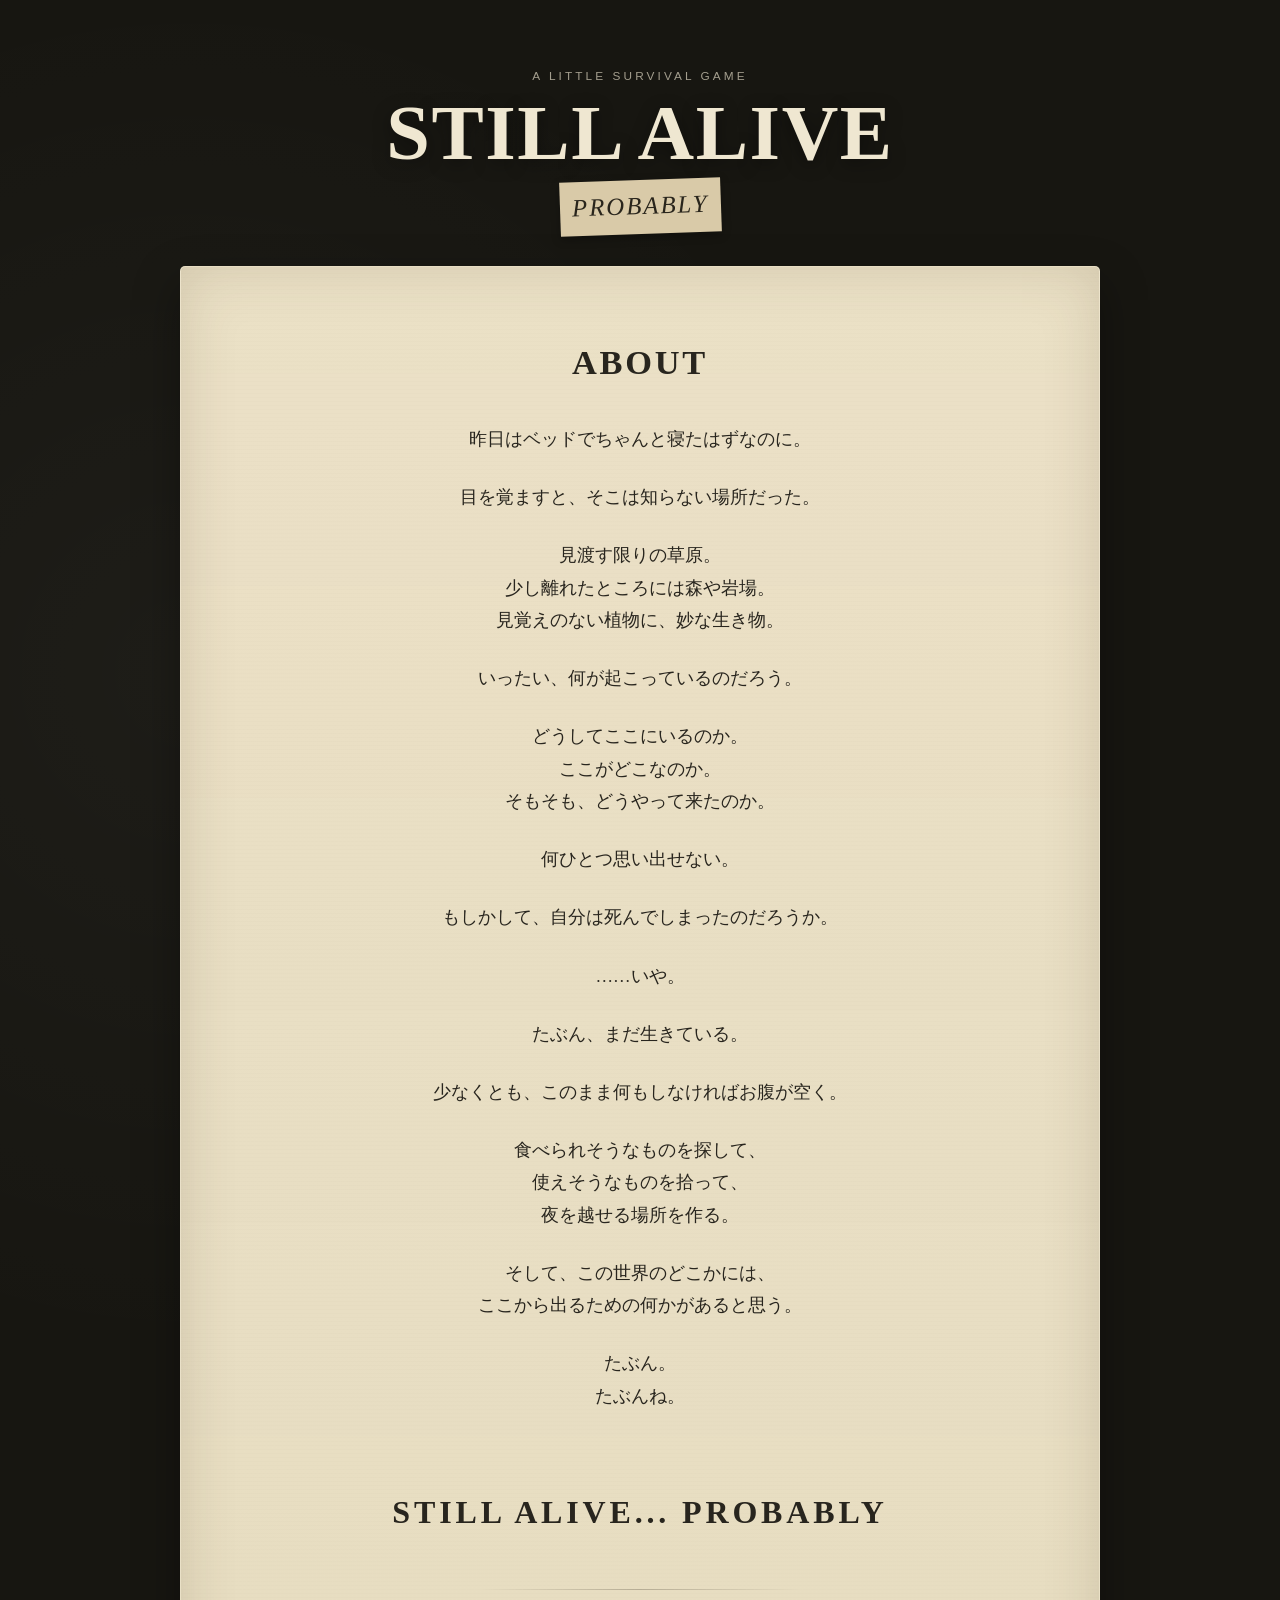
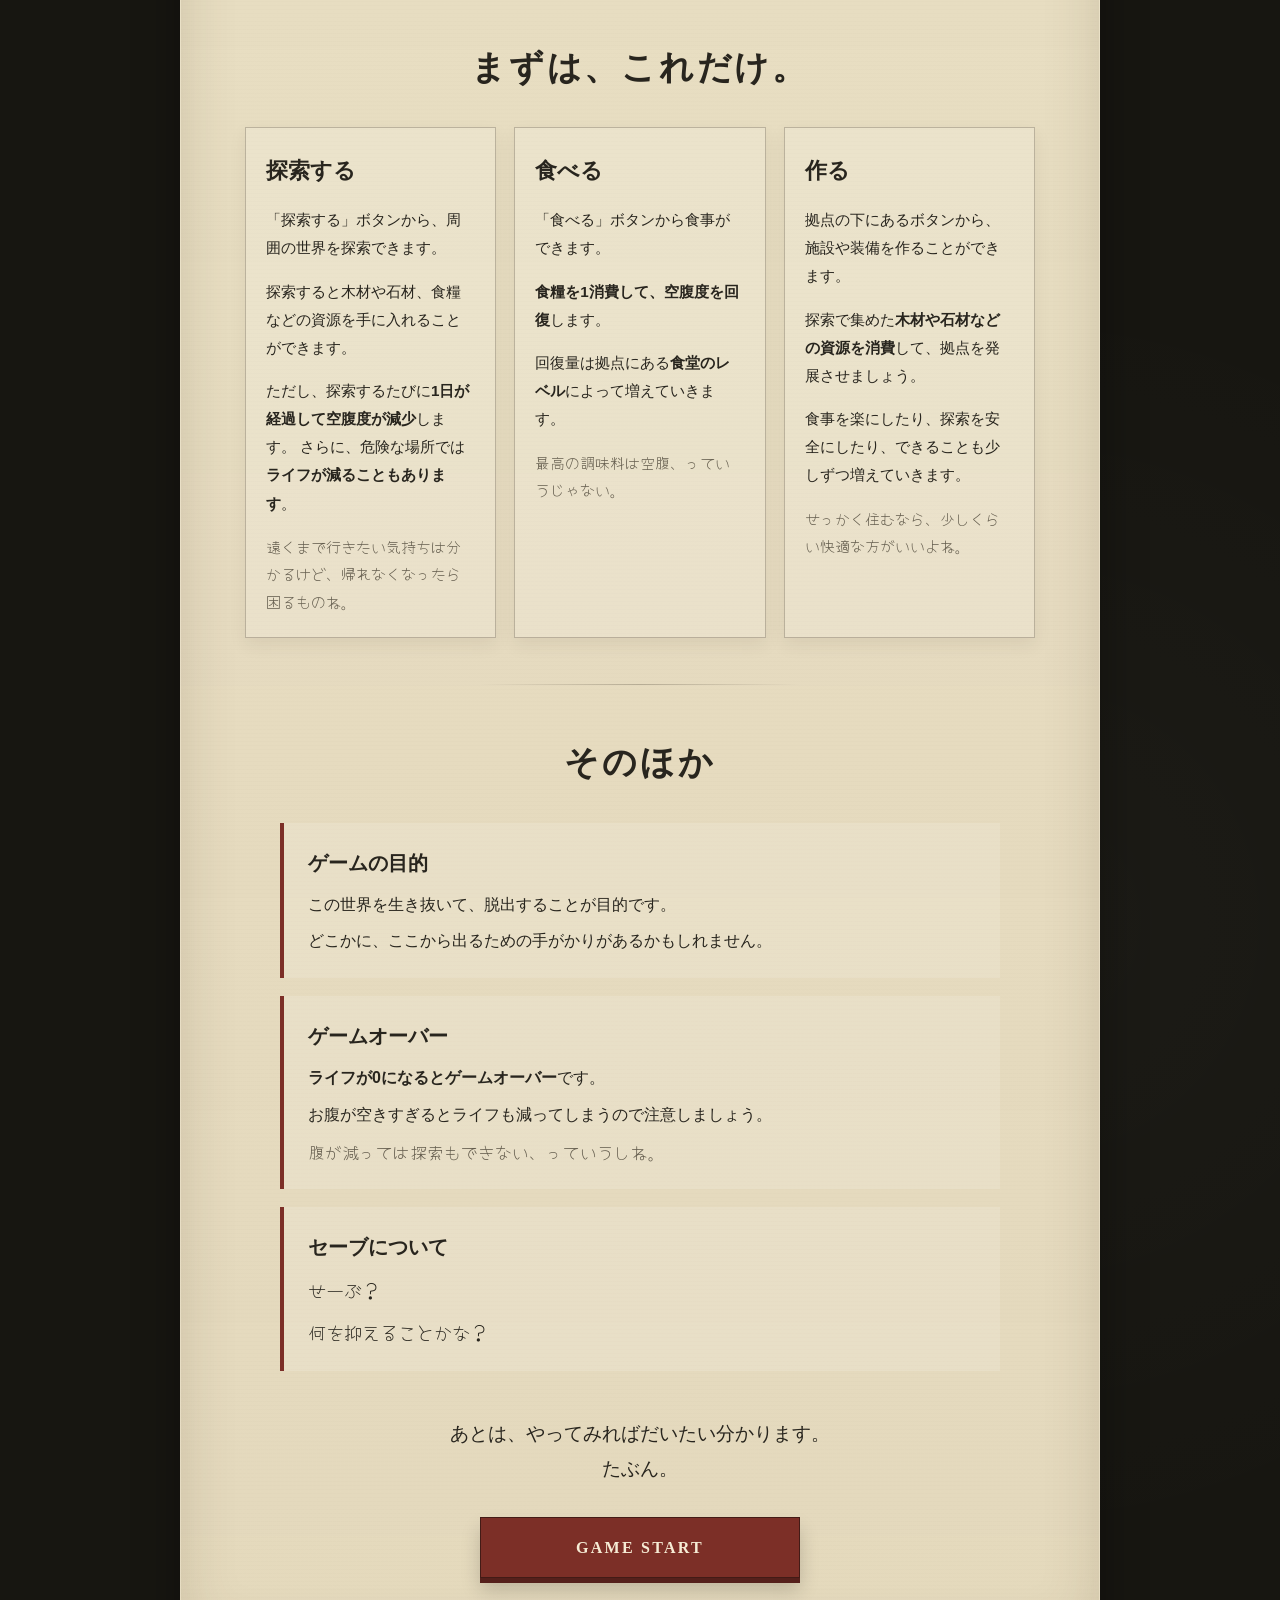
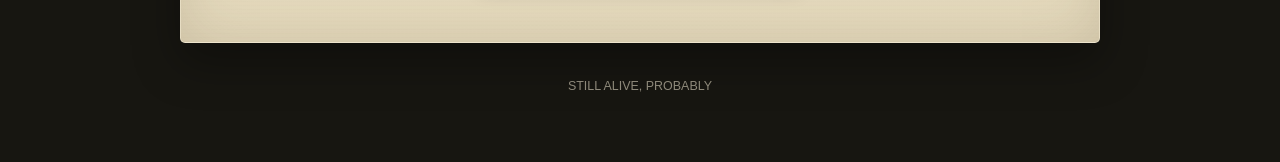
==== survival-game/about.html @ d5970fcd "説明ページを追加" ====
<!DOCTYPE html>
<html lang="ja">
<head>
  <meta charset="UTF-8">
  <meta name="viewport" content="width=device-width, initial-scale=1.0">
  <meta name="description" content="STILL ALIVE, PROBABLY - 奇妙な世界を生き抜いて脱出するサバイバル探索ゲーム">
  <title>ABOUT | STILL ALIVE, PROBABLY</title>
  <link rel="preconnect" href="https://fonts.googleapis.com">
  <link rel="preconnect" href="https://fonts.gstatic.com" crossorigin>
  <link href="https://fonts.googleapis.com/css2?family=Yomogi&display=swap" rel="stylesheet">

  <style>
    :root {
      --bg: #171611;
      --paper: #e9dec1;
      --paper-dark: #d5c7a5;
      --ink: #28251e;
      --muted: #625b4c;
      --accent: #7c2f27;
      --accent-dark: #55201b;
      --line: rgba(61, 53, 39, 0.28);
      --shadow: rgba(0, 0, 0, 0.34);
    }

    * {
      box-sizing: border-box;
    }

    html {
      scroll-behavior: smooth;
    }

    body {
      margin: 0;
      min-height: 100vh;
      color: var(--ink);
      background:
        radial-gradient(circle at 15% 20%, rgba(255,255,255,0.03), transparent 24%),
        radial-gradient(circle at 80% 75%, rgba(255,255,255,0.025), transparent 24%),
        var(--bg);
      font-family:
        "Hiragino Kaku Gothic ProN",
        "Yu Gothic",
        "Meiryo",
        sans-serif;
      line-height: 1.85;
    }

    a {
      color: inherit;
    }

    .page {
      width: min(920px, calc(100% - 28px));
      margin: 0 auto;
      padding: 42px 0 64px;
    }

    .hero {
      text-align: center;
      color: #efe7d1;
      padding: 24px 14px 32px;
    }

    .hero-kicker {
      margin: 0 0 8px;
      font-size: 0.74rem;
      letter-spacing: 0.26em;
      opacity: 0.65;
    }

    .hero-title {
      margin: 0;
      font-family: Georgia, "Times New Roman", serif;
      font-size: clamp(2.25rem, 7vw, 4.9rem);
      line-height: 0.95;
      letter-spacing: 0.02em;
      font-weight: 700;
      text-shadow: 0 4px 18px rgba(0,0,0,0.4);
    }

    .hero-probably {
      display: inline-block;
      margin-top: 10px;
      padding: 3px 12px 5px;
      font-family: Georgia, "Times New Roman", serif;
      font-size: clamp(1rem, 3.7vw, 1.55rem);
      font-style: italic;
      letter-spacing: 0.08em;
      background: #d9caa8;
      color: #29251c;
      transform: rotate(-2deg);
      box-shadow: 0 3px 10px rgba(0,0,0,0.28);
    }

    /*
      ロゴ画像を使う場合は、上の .hero-title / .hero-probably の代わりに
      <img class="hero-logo" src="./images/your-logo.png" alt="STILL ALIVE, PROBABLY">
      のように差し替えられます。
    */
    .hero-logo {
      display: block;
      width: min(680px, 94%);
      height: auto;
      margin: 0 auto;
    }

    .paper {
      position: relative;
      overflow: hidden;
      background:
        linear-gradient(rgba(255,255,255,0.08), rgba(0,0,0,0.025)),
        var(--paper);
      border: 1px solid rgba(255,255,255,0.1);
      border-radius: 5px;
      box-shadow: 0 18px 46px var(--shadow);
    }

    .paper::before,
    .paper::after {
      content: "";
      position: absolute;
      pointer-events: none;
      inset: 0;
    }

    .paper::before {
      opacity: 0.14;
      background-image:
        repeating-linear-gradient(
          0deg,
          rgba(74, 61, 42, 0.08) 0px,
          rgba(74, 61, 42, 0.08) 1px,
          transparent 1px,
          transparent 4px
        );
    }

    .paper::after {
      box-shadow: inset 0 0 55px rgba(82, 67, 43, 0.17);
    }

    .paper-inner {
      position: relative;
      z-index: 1;
      padding: clamp(28px, 6vw, 64px);
    }

    .story {
      max-width: 650px;
      margin: 0 auto;
      text-align: center;
      font-family: "Yu Mincho", "Hiragino Mincho ProN", serif;
      font-size: clamp(1rem, 2.3vw, 1.1rem);
    }

    .story p {
      margin: 0 0 1.45em;
    }

    .story .ending-title {
      margin-top: 2.2em;
      font-family: Georgia, "Times New Roman", serif;
      font-size: clamp(1.25rem, 4vw, 2rem);
      font-weight: 700;
      letter-spacing: 0.12em;
    }

    .divider {
      width: min(320px, 70%);
      height: 1px;
      margin: 46px auto;
      background: linear-gradient(to right, transparent, var(--line), transparent);
    }

    .section-title {
      margin: 0 0 28px;
      text-align: center;
      font-family: "Yu Mincho", "Hiragino Mincho ProN", serif;
      font-size: clamp(1.5rem, 4vw, 2.15rem);
      letter-spacing: 0.08em;
    }

    .actions {
      display: grid;
      grid-template-columns: repeat(3, 1fr);
      gap: 18px;
    }

    .action-card {
      position: relative;
      padding: 24px 20px 22px;
      border: 1px solid var(--line);
      background: rgba(255,255,255,0.16);
      box-shadow: 0 7px 16px rgba(67, 54, 34, 0.08);
    }

    .action-card h3 {
      margin: 0 0 14px;
      font-family: "Yu Mincho", "Hiragino Mincho ProN", serif;
      font-size: 1.35rem;
    }

    .action-card p {
      margin: 0 0 1em;
      font-size: 0.95rem;
    }

    .action-card p:last-child {
      margin-bottom: 0;
    }

    .flavor {
      color: var(--muted);
      font-family: "Yomogi", cursive;
      font-style: normal;
      font-size: 1.05rem;
      line-height: 1.8;
    }

    .rules {
      display: grid;
      gap: 18px;
      max-width: 720px;
      margin: 0 auto;
    }

    .rule {
      padding: 22px 24px;
      border-left: 4px solid var(--accent);
      background: rgba(255,255,255,0.13);
    }

    .rule h3 {
      margin: 0 0 8px;
      font-family: "Yu Mincho", "Hiragino Mincho ProN", serif;
      font-size: 1.25rem;
    }

    .rule p {
      margin: 0.45em 0 0;
    }

    .save-joke {
      font-family: "Yomogi", cursive;
      font-size: 1.15rem;
      font-style: normal;
      line-height: 1.8;
    }

    .closing {
      margin: 46px 0 16px;
      text-align: center;
      font-family: "Yu Mincho", "Hiragino Mincho ProN", serif;
      font-size: clamp(1.02rem, 2.5vw, 1.18rem);
    }

    .start-wrap {
      text-align: center;
      margin-top: 30px;
    }

    .start-button {
      display: inline-block;
      min-width: min(320px, 100%);
      padding: 15px 28px;
      text-decoration: none;
      color: #f6ecd5;
      background: var(--accent);
      border: 1px solid rgba(48, 20, 17, 0.75);
      box-shadow:
        0 5px 0 var(--accent-dark),
        0 12px 18px rgba(0,0,0,0.18);
      font-family: Georgia, "Times New Roman", serif;
      font-weight: 700;
      letter-spacing: 0.14em;
      transition: transform 0.14s ease, box-shadow 0.14s ease;
    }

    .start-button:hover {
      transform: translateY(-1px);
      box-shadow:
        0 6px 0 var(--accent-dark),
        0 14px 22px rgba(0,0,0,0.2);
    }

    .start-button:active {
      transform: translateY(4px);
      box-shadow:
        0 1px 0 var(--accent-dark),
        0 5px 10px rgba(0,0,0,0.17);
    }

    .footnote {
      margin: 32px 0 0;
      text-align: center;
      color: rgba(239, 231, 209, 0.58);
      font-size: 0.78rem;
    }

    strong {
      font-weight: 700;
    }

    @media (max-width: 760px) {
      .page {
        width: min(100% - 18px, 920px);
        padding-top: 24px;
      }

      .hero {
        padding-top: 18px;
      }

      .actions {
        grid-template-columns: 1fr;
      }

      .paper-inner {
        padding: 30px 20px 38px;
      }

      .action-card,
      .rule {
        padding: 20px 18px;
      }

      .divider {
        margin: 36px auto;
      }
    }
  </style>
</head>

<body>
  <main class="page">

    <header class="hero">
      <p class="hero-kicker">A LITTLE SURVIVAL GAME</p>

      <!-- ロゴ画像に差し替える場合は、以下2要素を削除して
      <img class="hero-logo" src="./images/logo.png" alt="STILL ALIVE, PROBABLY">
      などに変更してください。 -->
      <h1 class="hero-title">STILL ALIVE</h1>
      <div class="hero-probably">PROBABLY</div>
    </header>

    <article class="paper">
      <div class="paper-inner">

        <section class="story" aria-labelledby="story-heading">
          <h2 id="story-heading" class="section-title">ABOUT</h2>

          <p>昨日はベッドでちゃんと寝たはずなのに。</p>

          <p>
            目を覚ますと、そこは知らない場所だった。
          </p>

          <p>
            見渡す限りの草原。<br>
            少し離れたところには森や岩場。<br>
            見覚えのない植物に、妙な生き物。
          </p>

          <p>いったい、何が起こっているのだろう。</p>

          <p>
            どうしてここにいるのか。<br>
            ここがどこなのか。<br>
            そもそも、どうやって来たのか。
          </p>

          <p>何ひとつ思い出せない。</p>

          <p>もしかして、自分は死んでしまったのだろうか。</p>

          <p>……いや。</p>

          <p>たぶん、まだ生きている。</p>

          <p>少なくとも、このまま何もしなければお腹が空く。</p>

          <p>
            食べられそうなものを探して、<br>
            使えそうなものを拾って、<br>
            夜を越せる場所を作る。
          </p>

          <p>
            そして、この世界のどこかには、<br>
            ここから出るための何かがあると思う。
          </p>

          <p>
            たぶん。<br>
            たぶんね。
          </p>

          <p class="ending-title">STILL ALIVE... PROBABLY</p>
        </section>

        <div class="divider"></div>

        <section aria-labelledby="actions-heading">
          <h2 id="actions-heading" class="section-title">まずは、これだけ。</h2>

          <div class="actions">
            <section class="action-card">
              <h3>探索する</h3>
              <p>
                「探索する」ボタンから、周囲の世界を探索できます。
              </p>
              <p>
                探索すると木材や石材、食糧などの資源を手に入れることができます。
              </p>
              <p>
                ただし、探索するたびに<strong>1日が経過して空腹度が減少</strong>します。
                さらに、危険な場所では<strong>ライフが減ることもあります</strong>。
              </p>
              <p class="flavor">
                遠くまで行きたい気持ちは分かるけど、帰れなくなったら困るものね。
              </p>
            </section>

            <section class="action-card">
              <h3>食べる</h3>
              <p>
                「食べる」ボタンから食事ができます。
              </p>
              <p>
                <strong>食糧を1消費して、空腹度を回復</strong>します。
              </p>
              <p>
                回復量は拠点にある<strong>食堂のレベル</strong>によって増えていきます。
              </p>
              <p class="flavor">
                最高の調味料は空腹、っていうじゃない。
              </p>
            </section>

            <section class="action-card">
              <h3>作る</h3>
              <p>
                拠点の下にあるボタンから、施設や装備を作ることができます。
              </p>
              <p>
                探索で集めた<strong>木材や石材などの資源を消費</strong>して、拠点を発展させましょう。
              </p>
              <p>
                食事を楽にしたり、探索を安全にしたり、できることも少しずつ増えていきます。
              </p>
              <p class="flavor">
                せっかく住むなら、少しくらい快適な方がいいよね。
              </p>
            </section>
          </div>
        </section>

        <div class="divider"></div>

        <section aria-labelledby="rules-heading">
          <h2 id="rules-heading" class="section-title">そのほか</h2>

          <div class="rules">
            <section class="rule">
              <h3>ゲームの目的</h3>
              <p>
                この世界を生き抜いて、脱出することが目的です。
              </p>
              <p>
                どこかに、ここから出るための手がかりがあるかもしれません。
              </p>
            </section>

            <section class="rule">
              <h3>ゲームオーバー</h3>
              <p>
                <strong>ライフが0になるとゲームオーバー</strong>です。
              </p>
              <p>
                お腹が空きすぎるとライフも減ってしまうので注意しましょう。
              </p>
              <p class="flavor">
                腹が減っては探索もできない、っていうしね。
              </p>
            </section>

            <section class="rule">
              <h3>セーブについて</h3>
              <p class="save-joke">せーぶ？</p>
              <p class="save-joke">何を抑えることかな？</p>
            </section>
          </div>
        </section>

        <p class="closing">
          あとは、やってみればだいたい分かります。<br>
          たぶん。
        </p>

        <div class="start-wrap">
          <!-- ゲーム本体が index.html の場合、このままでOKです -->
          <a class="start-button" href="./index.html">GAME START</a>
        </div>

      </div>
    </article>

    <p class="footnote">STILL ALIVE, PROBABLY</p>

  </main>
</body>
</html>
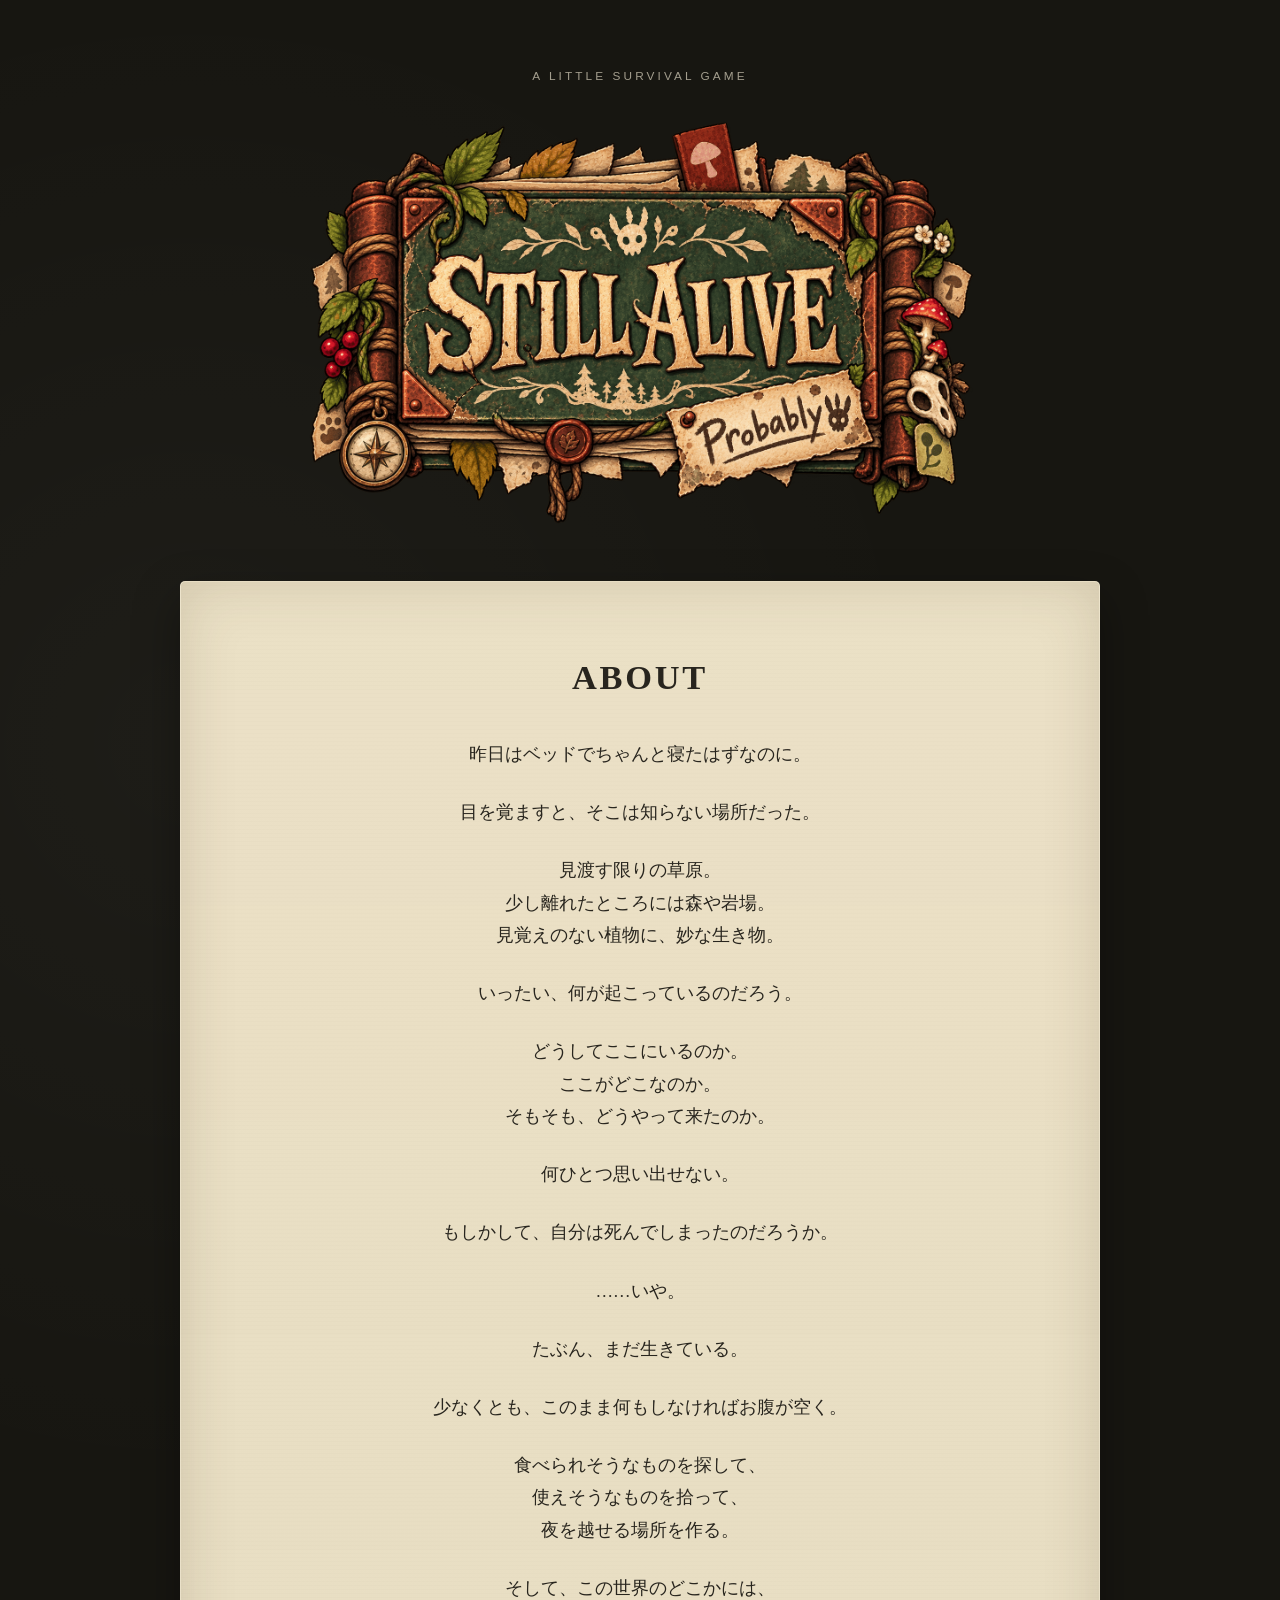
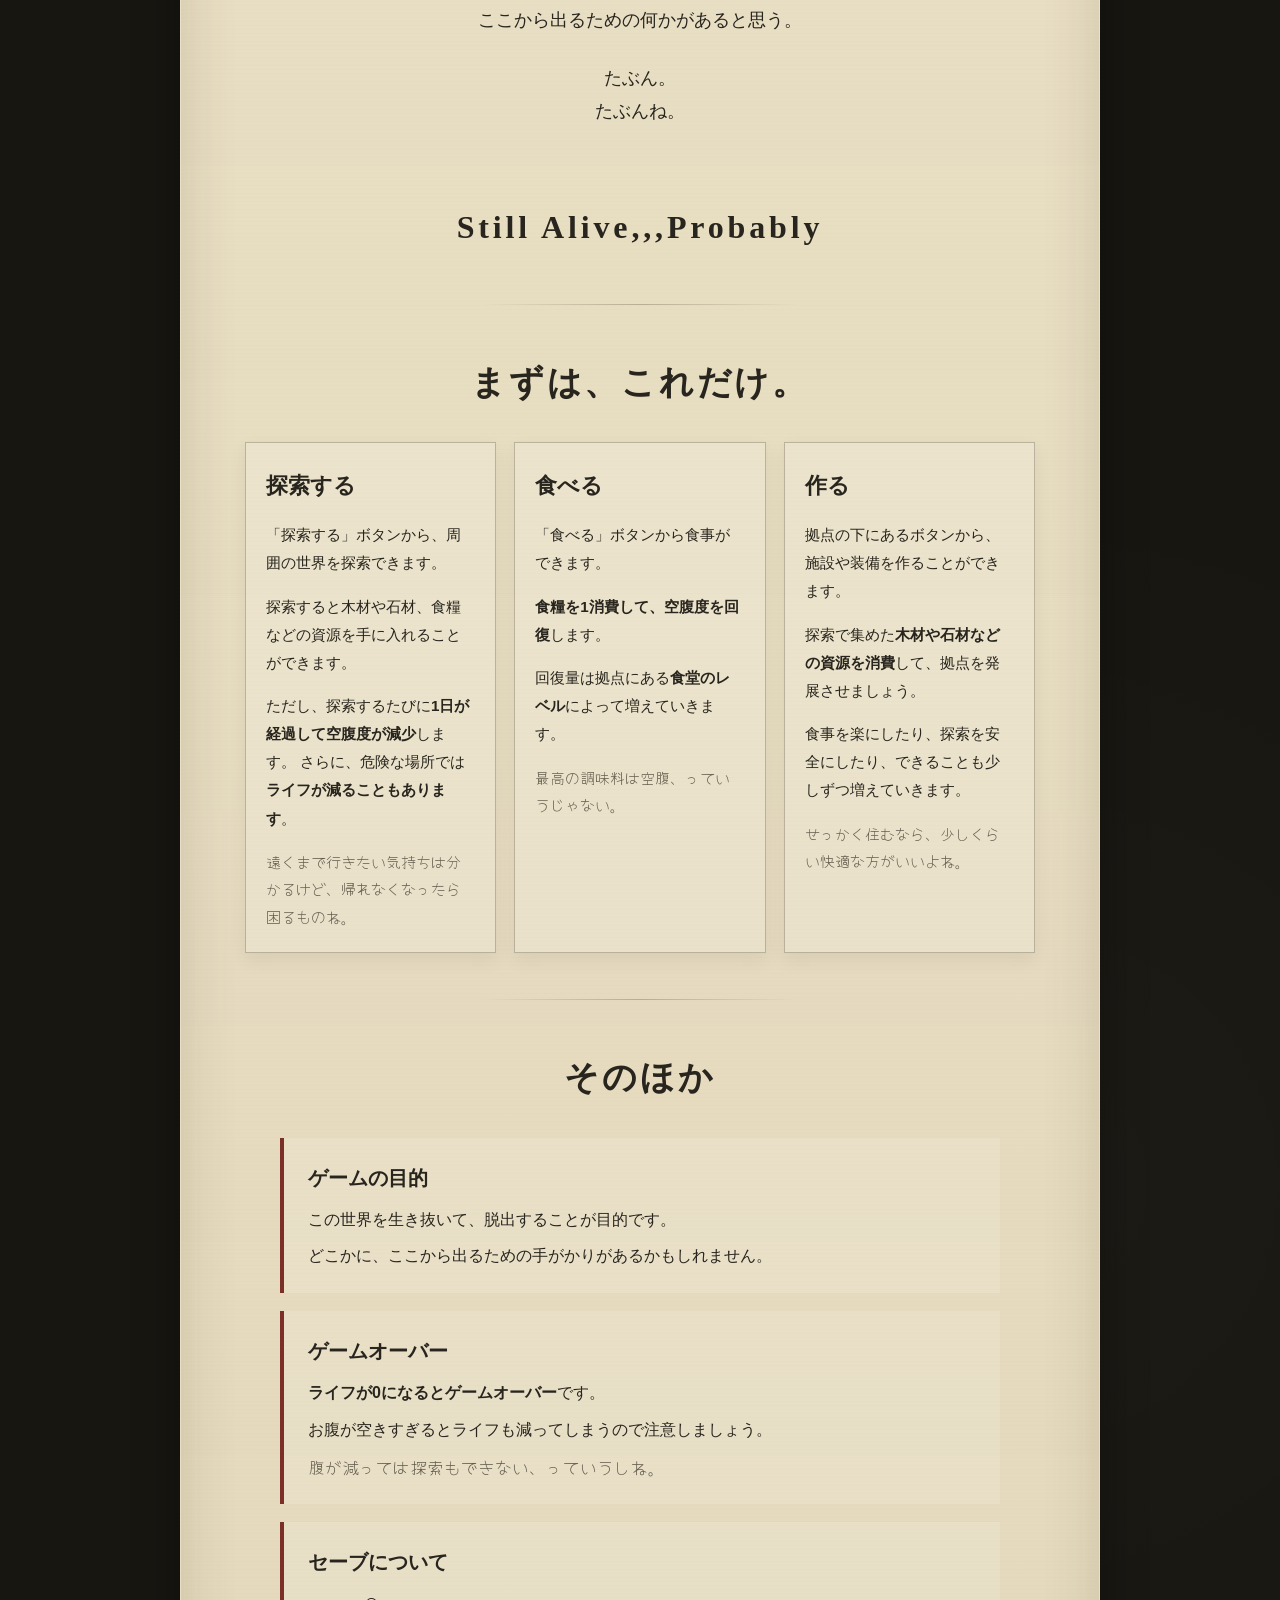
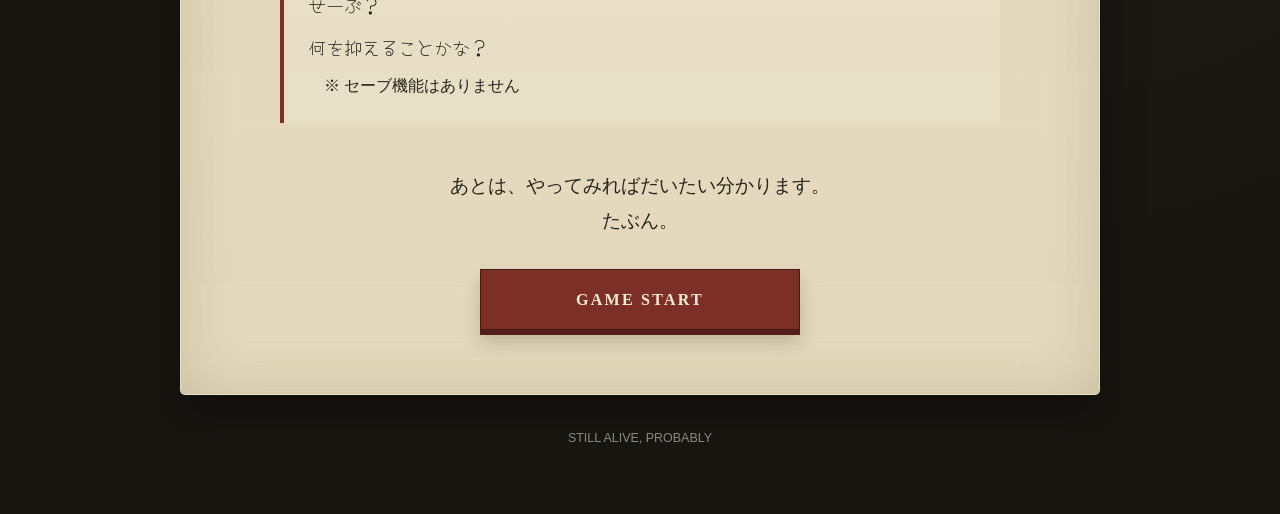
==== commit 80776fc8: "文章を修正" ====
--- a/survival-game/about.html
+++ b/survival-game/about.html
@@ -341,8 +341,7 @@
       <!-- ロゴ画像に差し替える場合は、以下2要素を削除して
       <img class="hero-logo" src="./images/logo.png" alt="STILL ALIVE, PROBABLY">
       などに変更してください。 -->
-      <h1 class="hero-title">STILL ALIVE</h1>
-      <div class="hero-probably">PROBABLY</div>
+      <img class="hero-logo" src="./images/UI/title_logo.png" alt="STILL ALIVE, PROBABLY">
     </header>
 
     <article class="paper">
@@ -397,7 +396,7 @@
             たぶんね。
           </p>
 
-          <p class="ending-title">STILL ALIVE... PROBABLY</p>
+          <p class="ending-title">Still Alive,,,Probably</p>
         </section>
 
         <div class="divider"></div>
@@ -490,6 +489,7 @@
               <h3>セーブについて</h3>
               <p class="save-joke">せーぶ？</p>
               <p class="save-joke">何を抑えることかな？</p>
+              <p>　※ セーブ機能はありません</p>
             </section>
           </div>
         </section>
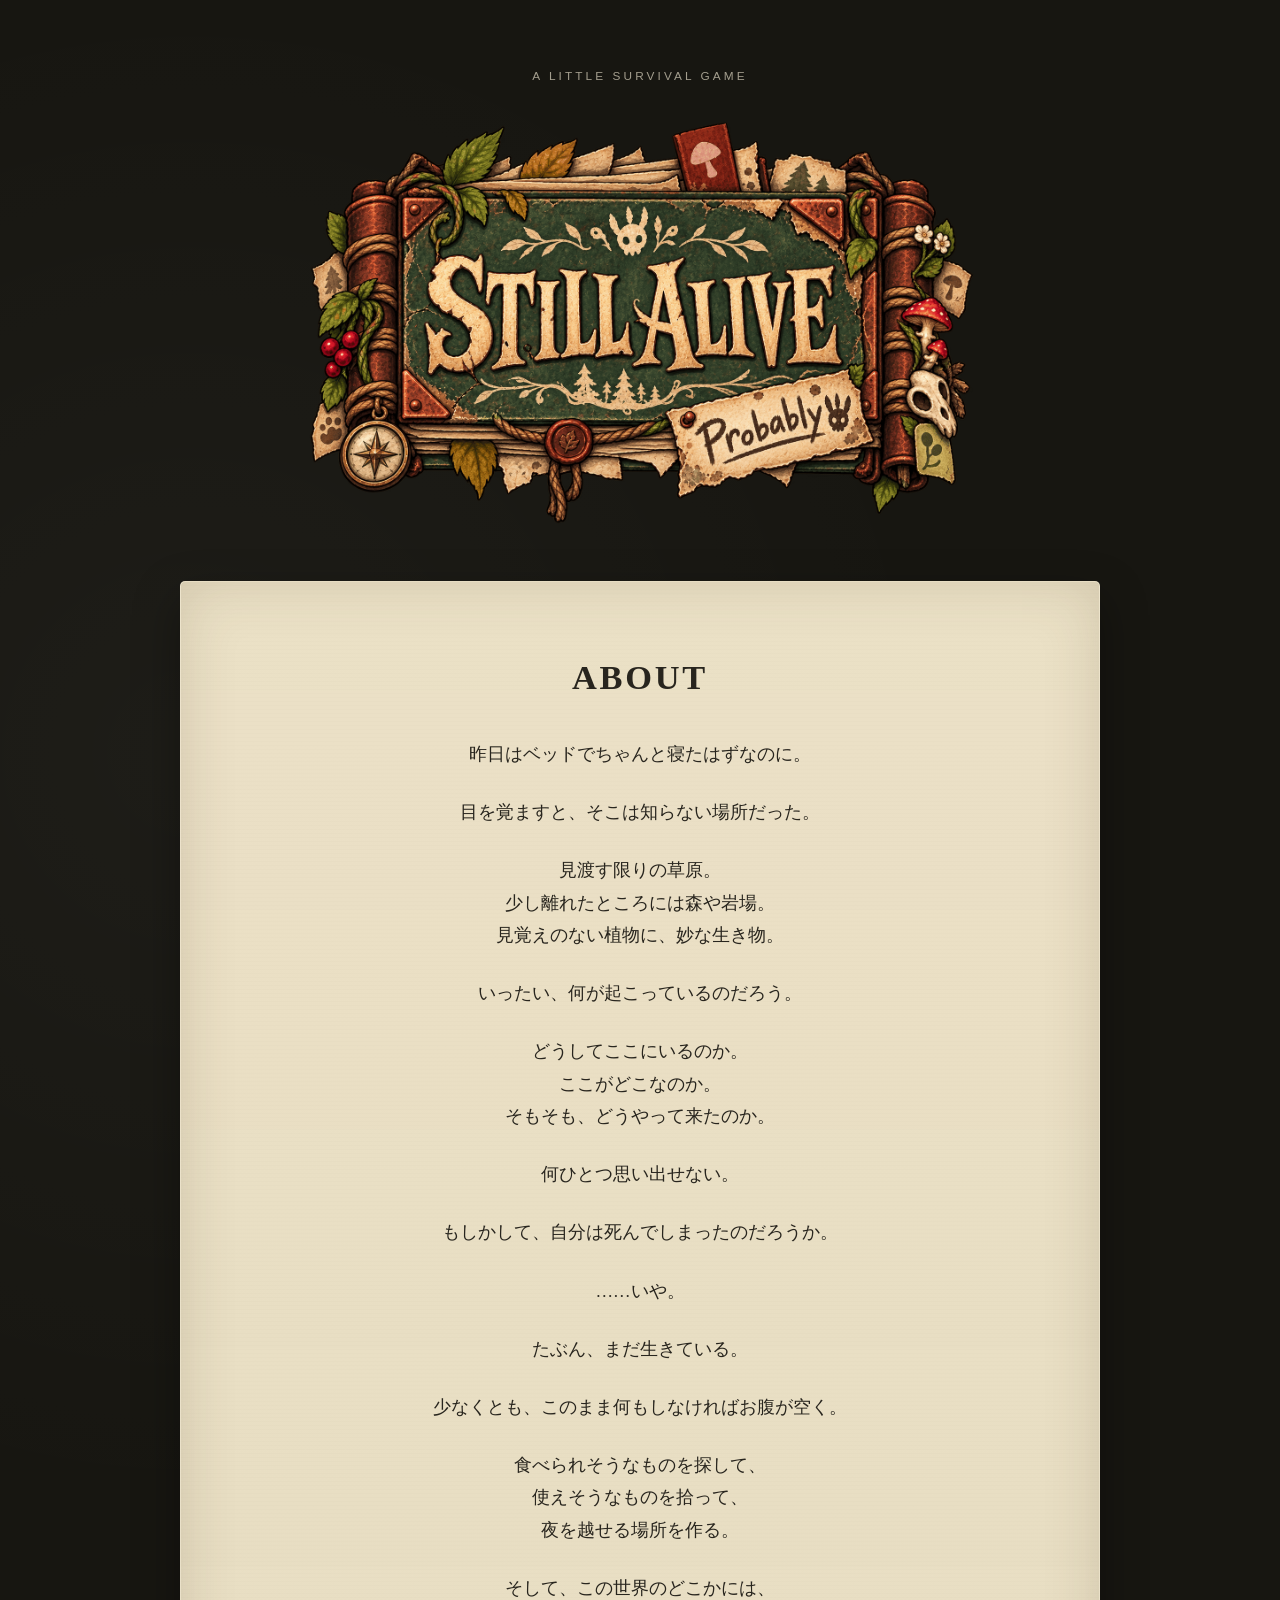
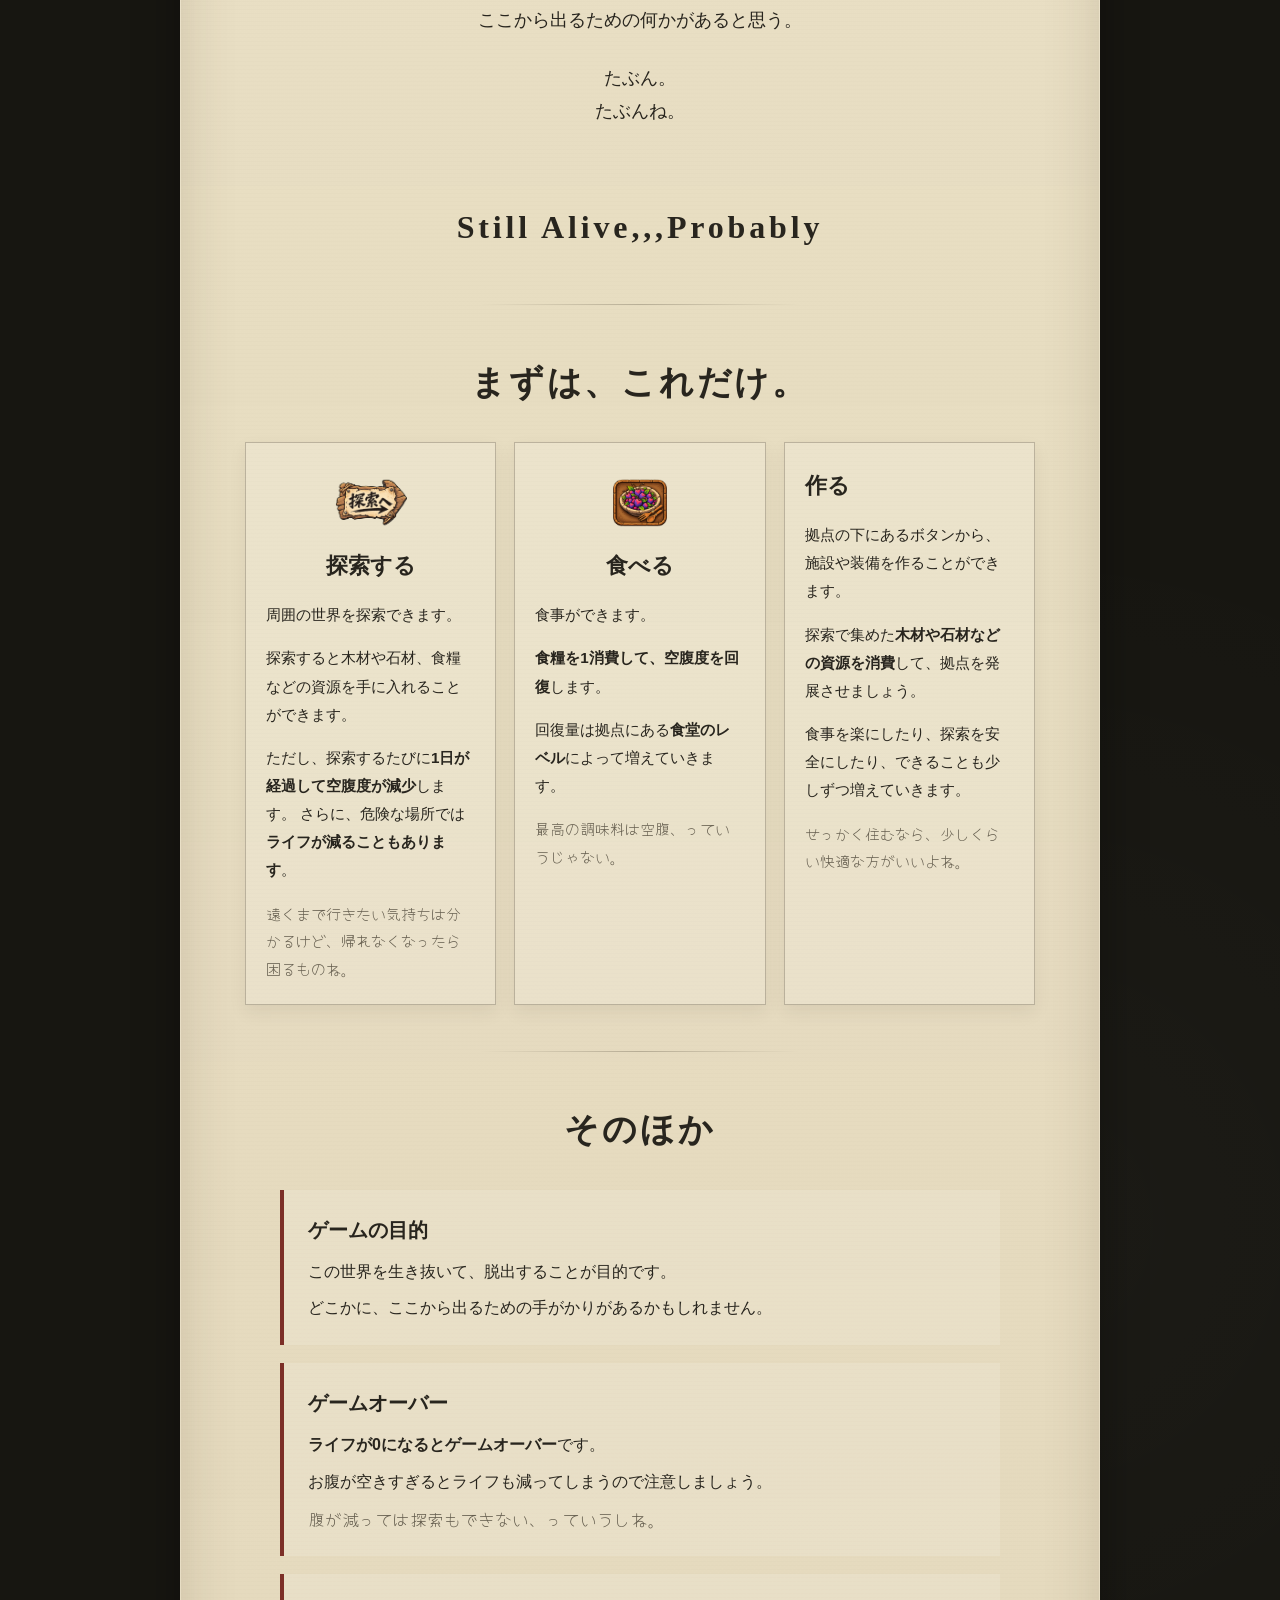
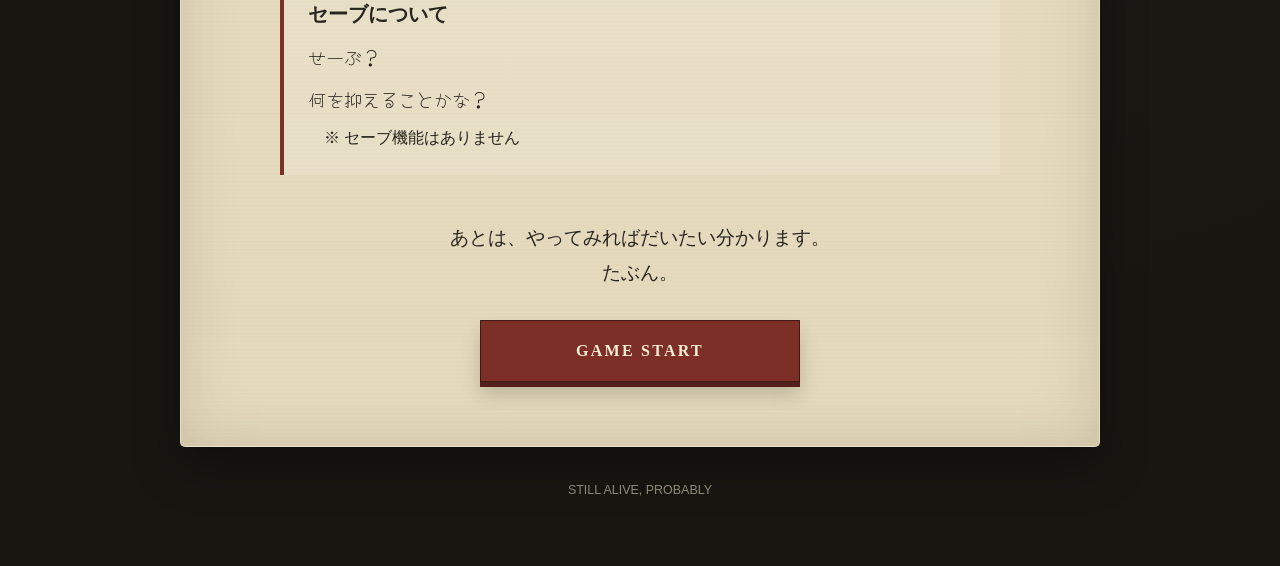
==== commit 8abcf5af: "整理" ====
--- a/survival-game/about.html
+++ b/survival-game/about.html
@@ -208,6 +208,27 @@
 
     .action-card p:last-child {
       margin-bottom: 0;
+    }
+    .action-heading {
+      display: flex;
+      flex-direction: column;
+      gap: 8px;
+      align-items: center;
+      margin-bottom: 14px;
+    }
+
+    .action-heading h3 {
+      margin: 0;
+    }
+
+    .action-icon {
+      width: 72px;
+      height: 72px;
+      object-fit: contain;
+    }
+
+    .action-card > p {
+      text-align: left;
     }
 
     .flavor {
@@ -406,9 +427,16 @@
 
           <div class="actions">
             <section class="action-card">
-              <h3>探索する</h3>
-              <p>
-                「探索する」ボタンから、周囲の世界を探索できます。
+              <div class="action-heading">
+                <img
+                  src="./images/UI/explore_sign.png"
+                  alt=""
+                  class="action-icon"
+                >
+                <h3>探索する</h3>
+              </div>
+              <p>
+                周囲の世界を探索できます。
               </p>
               <p>
                 探索すると木材や石材、食糧などの資源を手に入れることができます。
@@ -423,9 +451,16 @@
             </section>
 
             <section class="action-card">
-              <h3>食べる</h3>
-              <p>
-                「食べる」ボタンから食事ができます。
+              <div class="action-heading">
+                <img
+                  src="./images/UI/eat.png"
+                  alt=""
+                  class="action-icon"
+                >
+                <h3>食べる</h3>
+              </div>
+              <p>
+                食事ができます。
               </p>
               <p>
                 <strong>食糧を1消費して、空腹度を回復</strong>します。
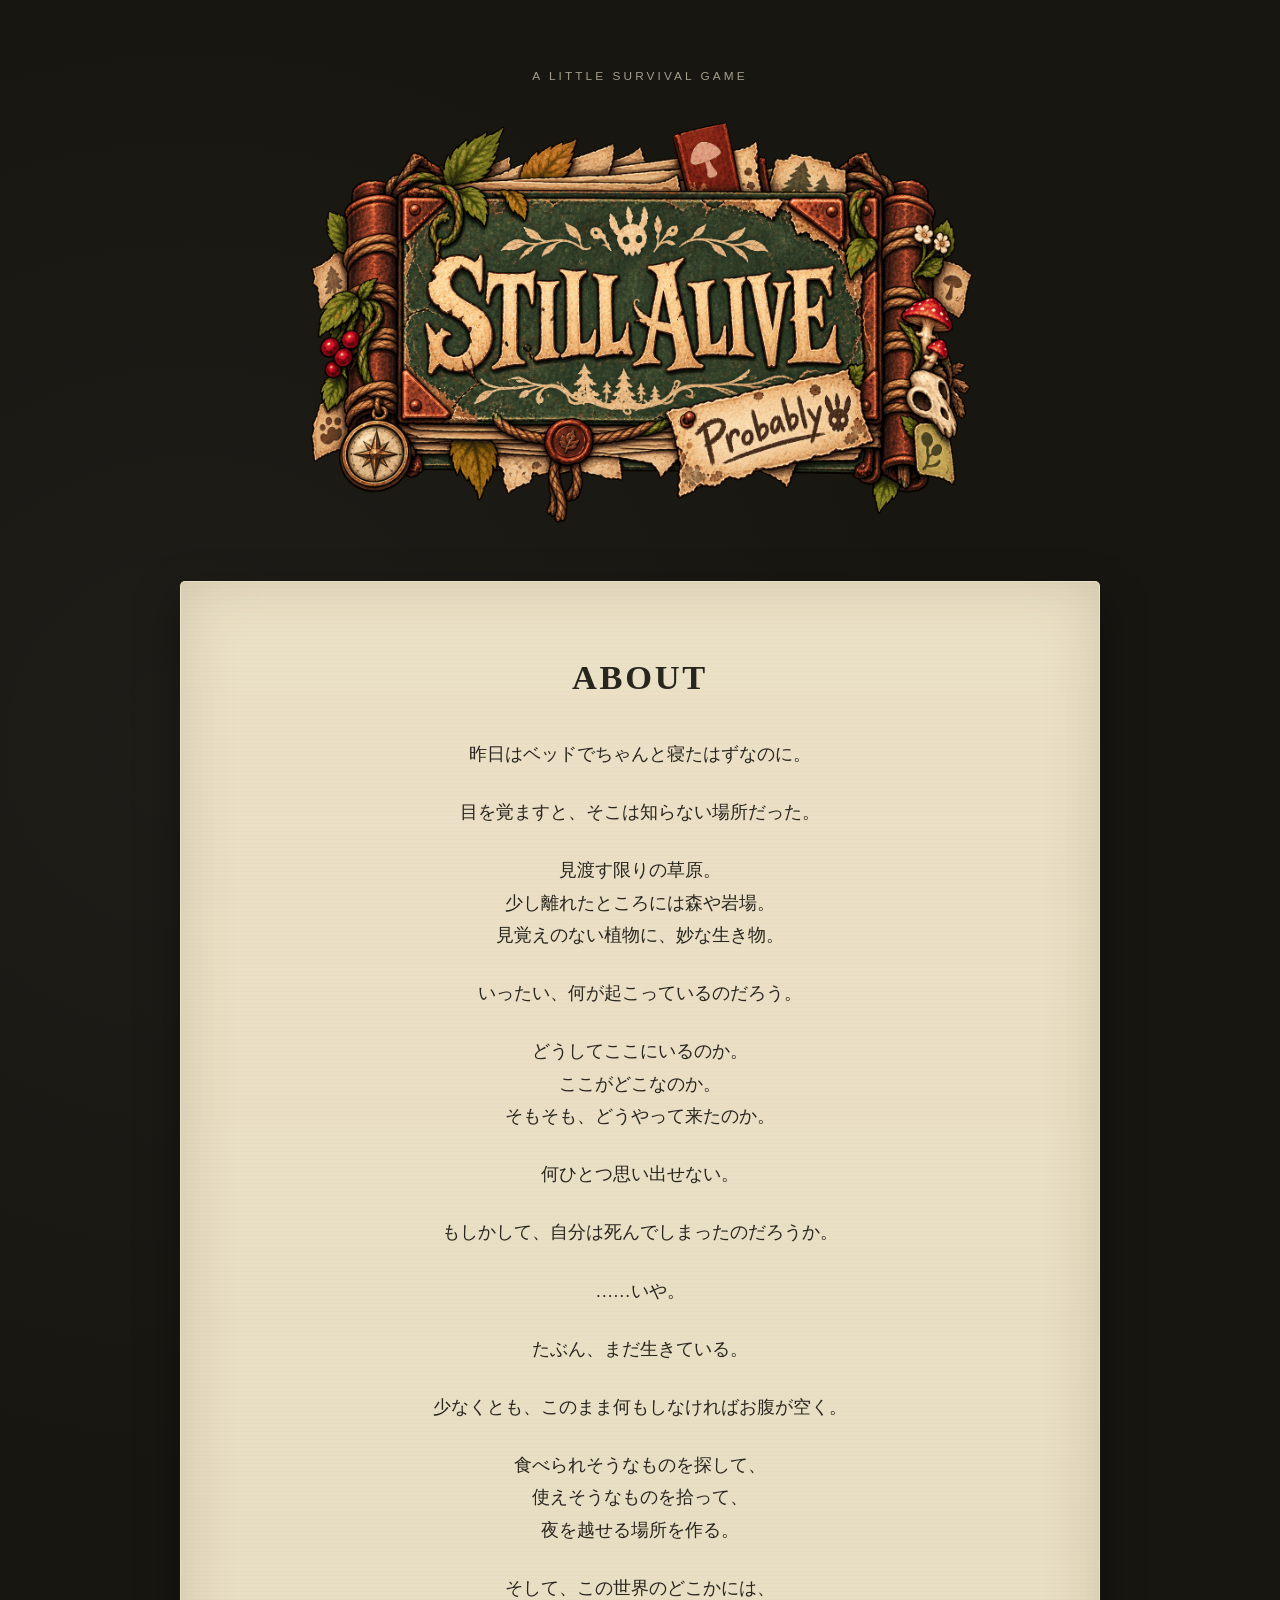
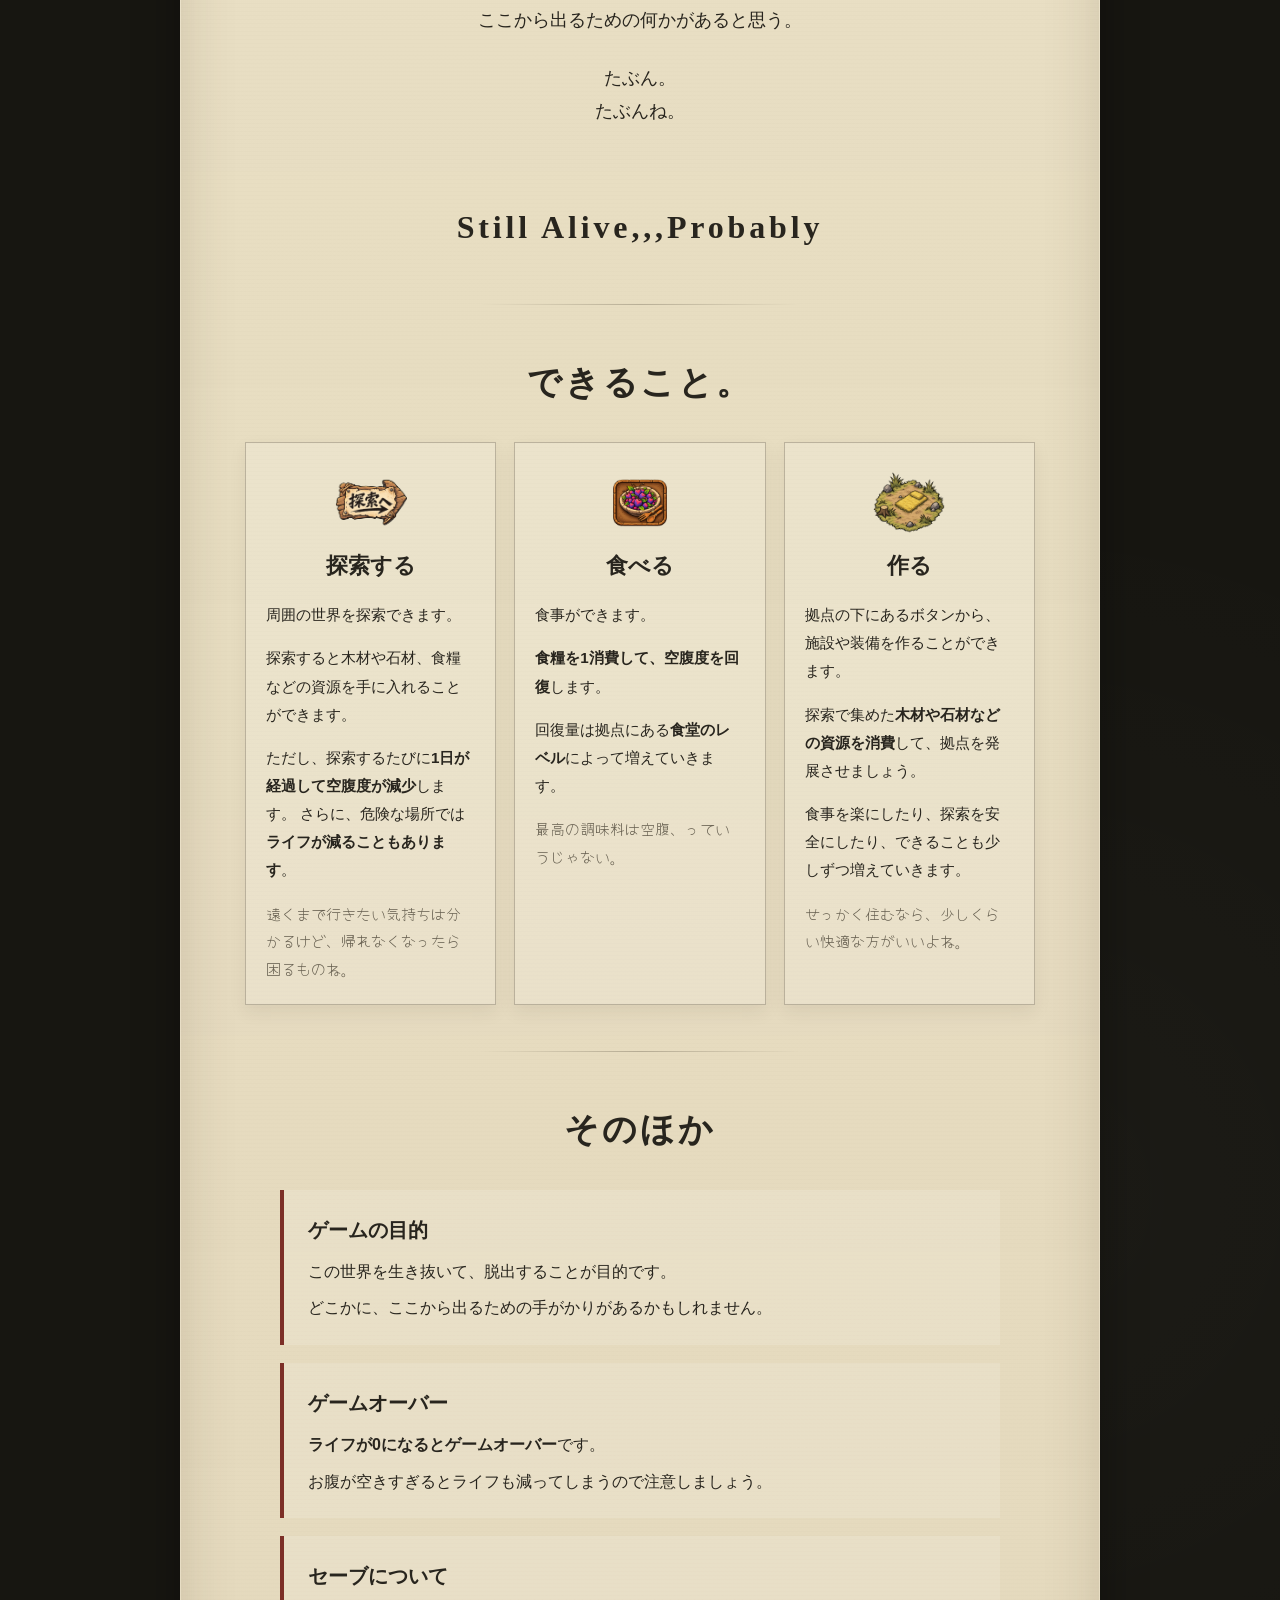
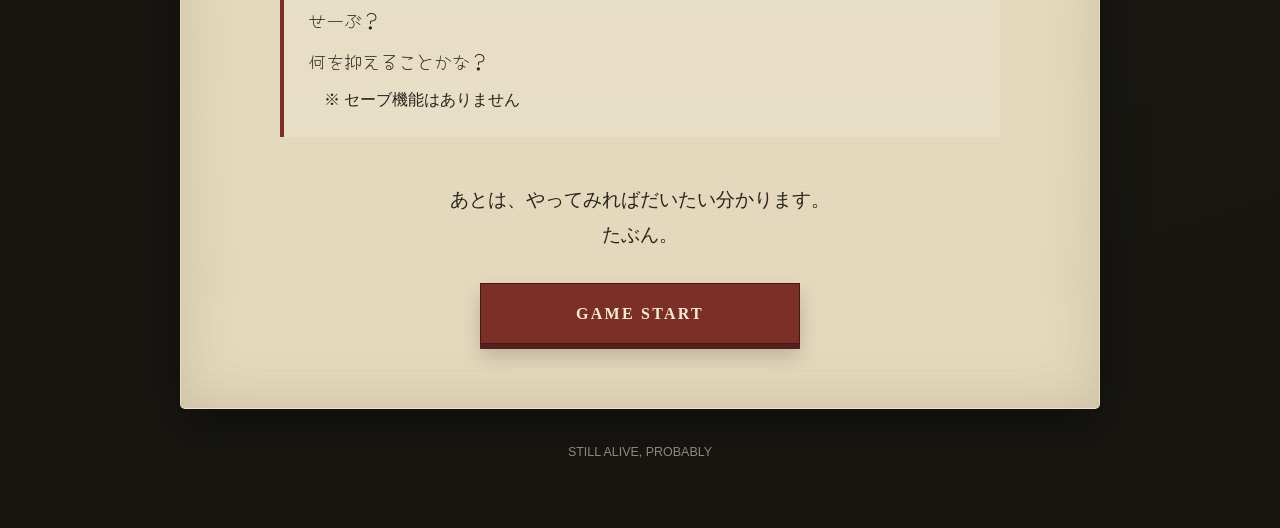
==== commit 18cb1729: "アイコンを付けた" ====
--- a/survival-game/about.html
+++ b/survival-game/about.html
@@ -423,7 +423,7 @@
         <div class="divider"></div>
 
         <section aria-labelledby="actions-heading">
-          <h2 id="actions-heading" class="section-title">まずは、これだけ。</h2>
+          <h2 id="actions-heading" class="section-title">できること。</h2>
 
           <div class="actions">
             <section class="action-card">
@@ -474,7 +474,14 @@
             </section>
 
             <section class="action-card">
-              <h3>作る</h3>
+              <div class="action-heading">
+                <img
+                  src="./images/base_lv1.png"
+                  alt=""
+                  class="action-icon"
+                >
+                <h3>作る</h3>
+              </div>            
               <p>
                 拠点の下にあるボタンから、施設や装備を作ることができます。
               </p>
@@ -514,9 +521,6 @@
               </p>
               <p>
                 お腹が空きすぎるとライフも減ってしまうので注意しましょう。
-              </p>
-              <p class="flavor">
-                腹が減っては探索もできない、っていうしね。
               </p>
             </section>
 
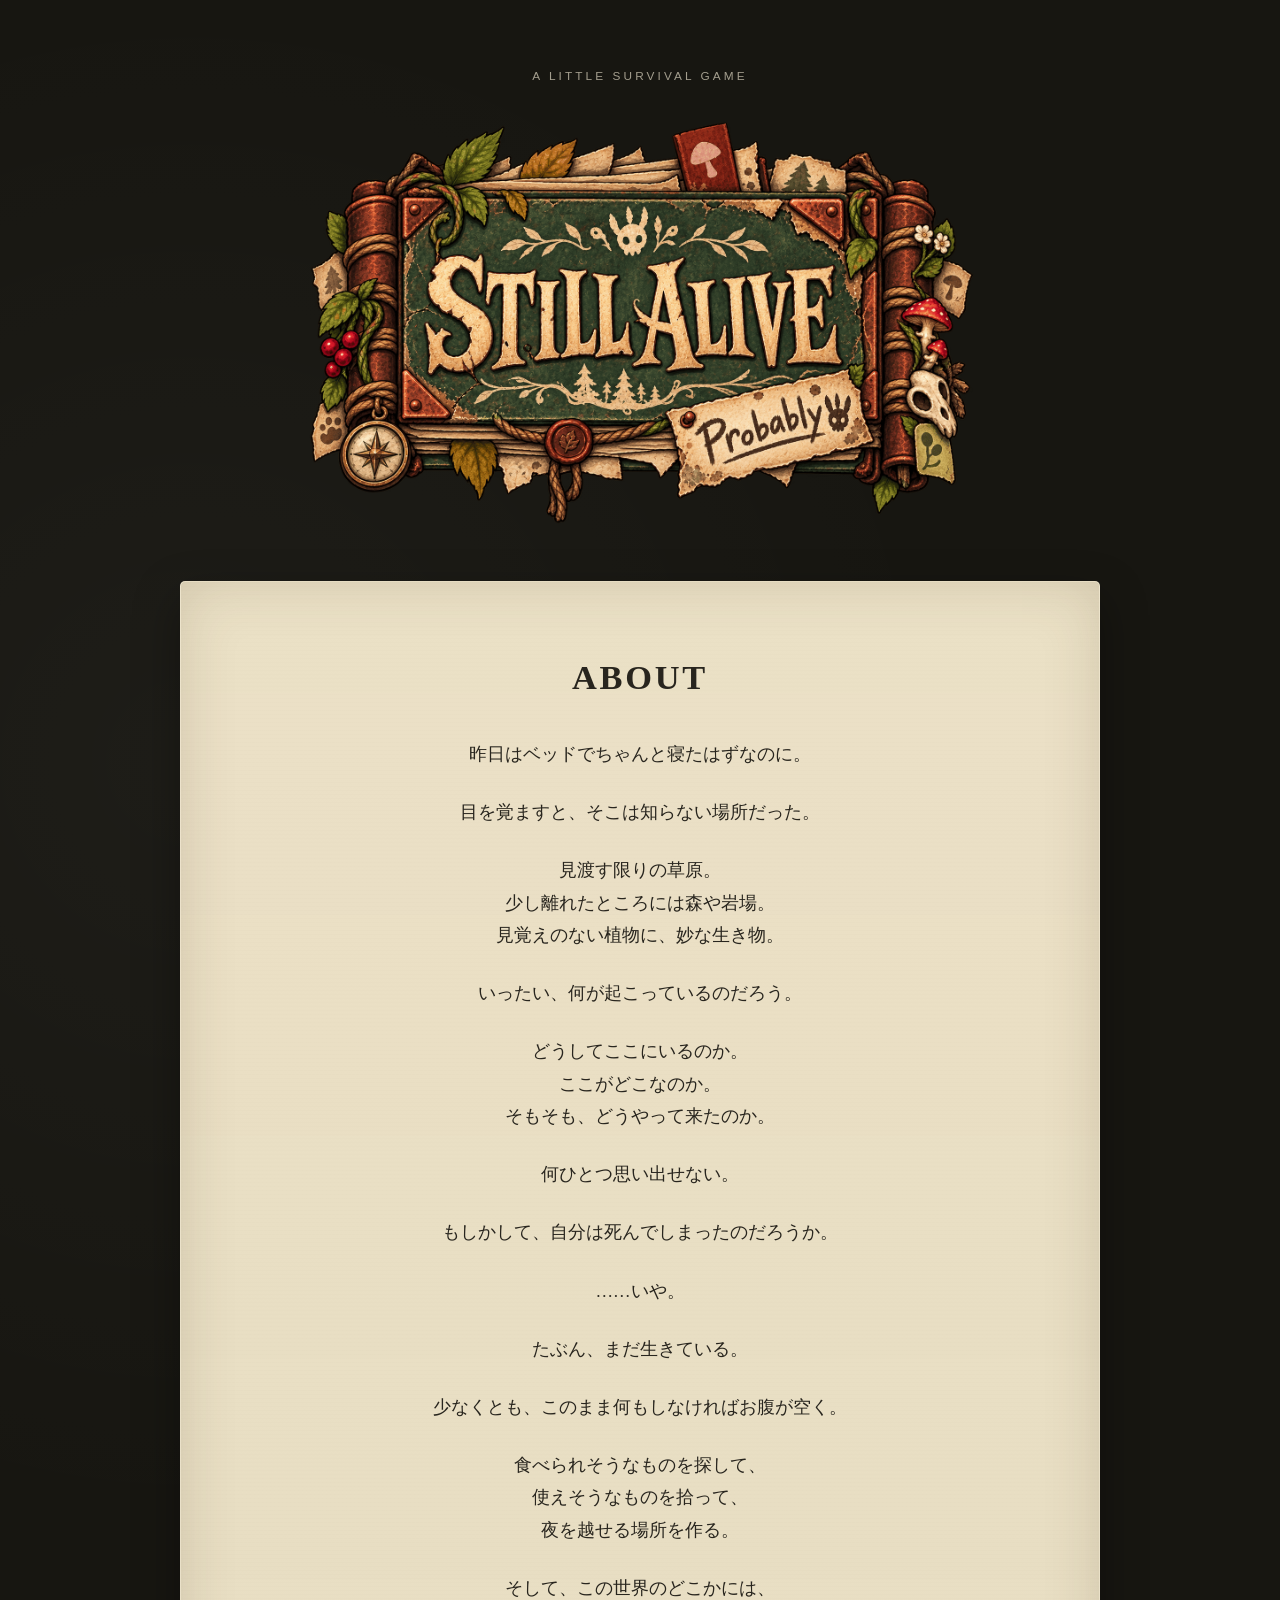
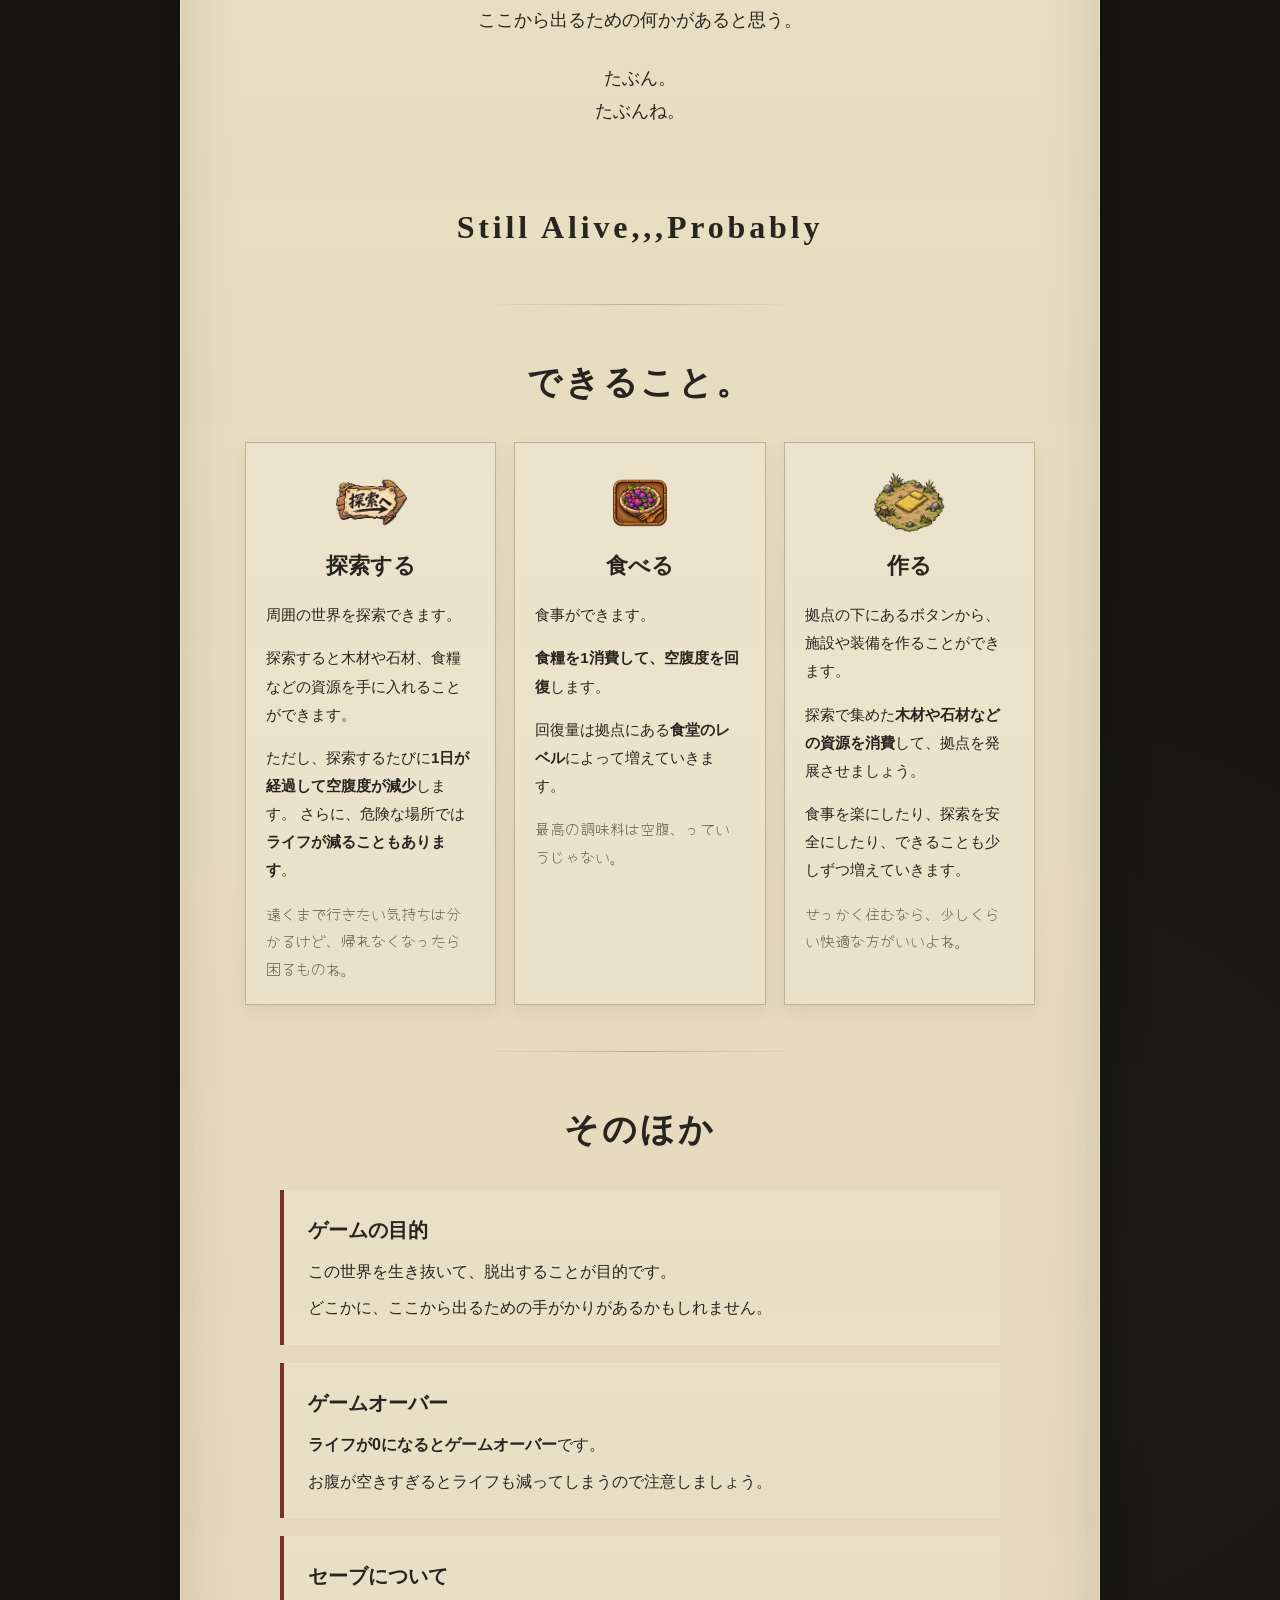
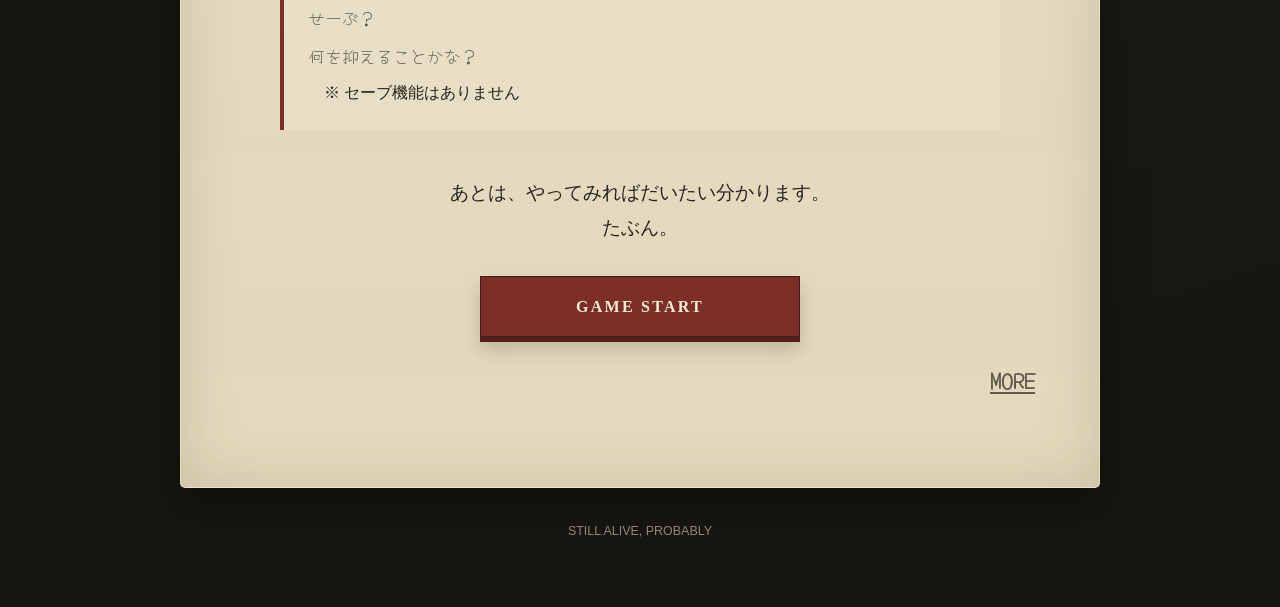
==== commit cad2d7cd: "リンクを追加" ====
--- a/survival-game/about.html
+++ b/survival-game/about.html
@@ -237,6 +237,16 @@
       font-style: normal;
       font-size: 1.05rem;
       line-height: 1.8;
+    }
+
+    .more {
+      color: var(--muted);
+      font-family: "Yomogi", cursive;
+      font-style: normal;
+      font-size: 1.4rem;
+      line-height: 1.8;
+      text-align: right;
+      font-weight: 700;
     }
 
     .rules {
@@ -526,8 +536,8 @@
 
             <section class="rule">
               <h3>セーブについて</h3>
-              <p class="save-joke">せーぶ？</p>
-              <p class="save-joke">何を抑えることかな？</p>
+              <p class="flavor">せーぶ？</p>
+              <p class="flavor">何を抑えることかな？</p>
               <p>　※ セーブ機能はありません</p>
             </section>
           </div>
@@ -539,9 +549,11 @@
         </p>
 
         <div class="start-wrap">
-          <!-- ゲーム本体が index.html の場合、このままでOKです -->
           <a class="start-button" href="./index.html">GAME START</a>
         </div>
+        <p class="more">
+          <a href="https://akasan-code.github.io/Still-Alive-Probably/survival-game/more/more.html">MORE</a>
+        </p>
 
       </div>
     </article>
